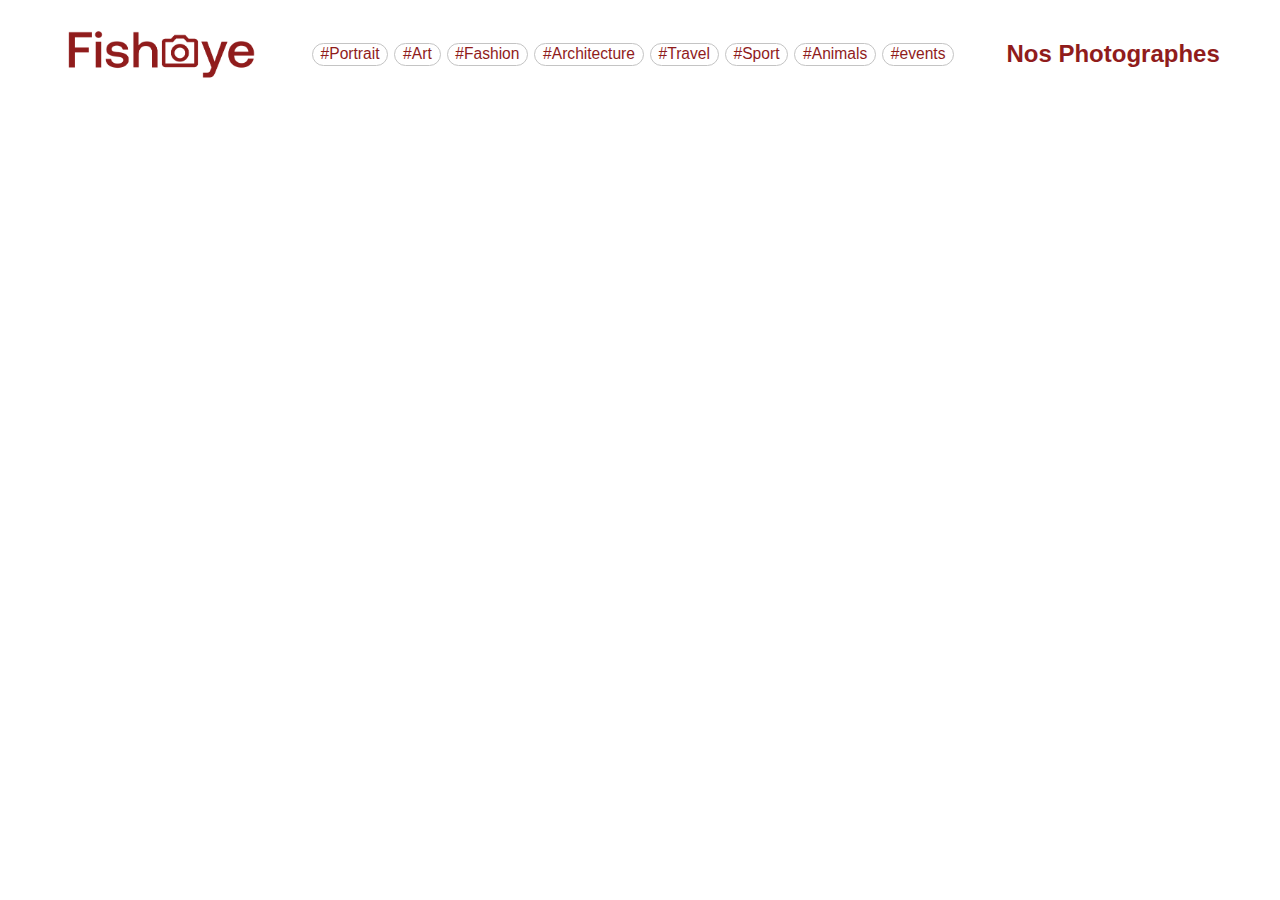
==== index.html @ ee45a19b "fishEay" ====
<html lang="fr">

<head>
    <meta charset="UTF-8">
    <meta http-equiv="X-UA-Compatible" content="IE=edge">
    <meta name="viewport" content="width=device-width, initial-scale=1.0">
    <link rel="stylesheet" href="./css/style.css">
    <title>FishEye</title>
</head>

<body>

    <header id="header" role="header">
        <a href="#main" id="link-main" role="navigation main" aria-label="lien vers la section main">
            Passer au contenu
        </a>
        <a href="./index.html" role="Liens vers la page d’accueil">
            <img class="logo" src="./medias/Fish-Eye-logo.png" alt="FishEye logo" alt='Fisheye Home page'>
        </a>
        <nav class="nav" role="navigation" aria-label="photographer categories">
            <span class="sr-only">tag</span>
            <ul class="nav-list">
                <a href="#">
                    <li title="portrait">#Portrait</li>
                </a>
                <a href=" #">
                    <li title="art">#Art</li>
                </a>
                <a href="#">
                    <li title="fashion">#Fashion</li>
                </a>
                <a href="#">
                    <li title="architecture">#Architecture</li>
                </a>
                <a href="#">
                    <li title="travel">#Travel</li>
                </a>
                <a href="#">
                    <li title="sport">#Sport</li>
                </a>
                <a href="#">
                    <li title="animals">#Animals</li>
                </a>
                <a href="#">
                    <li title="events">#events</li>
                </a>
            </ul>
        </nav>
        <h1>Nos Photographes</h1>
    </header>
    <main id="main">
        <article class="photographers-list" aria-label="photographers" id="jsdata">
        </article>
    </main>
</body>

</html>
<script src="./js/scroll.js"></script>
<script type="module" src="./index.js"></script>
---- css/style.css ----
html {
  font-size: 100%; /* 16px par défaut */
  font-family: "DM Sans", sans-serif;
}

body {
  font-size: 0.75em; /* 12px */
  /* margin-left: 3em;
  margin-right: 3em; */
  margin-top: 2em;
}

h1 {
  font-size: 2em; /* 24px */
}
a {
  text-decoration: none;
}
/* for screen reader only */
.sr-only {
  border: 0;
  clip: rect(0 0 0 0);
  height: 1px;
  margin: -1px;
  overflow: hidden;
  padding: 0;
  position: absolute;
  width: 1px;
}
/* Header */
#link-main {
  display: none;
  text-align: center;
  position: absolute;
  position: fixed;
  background-color: #db8876;
  color: #000;
  font-size: 18px;
  padding: 0.5em;
  border-radius: 0.4em;
}
#header {
  display: flex;
  justify-content: space-evenly;
  align-items: center;
}
.logo {
  height: 5em;
}
/* nav */
nav {
  display: flex;
  justify-content: center;
  align-items: center;
}
.tags,
.nav-list {
  display: flex;
  margin: 0;
  padding: 0;
  justify-content: center;
  flex-wrap: wrap;
}
.tag,
.nav-list li {
  list-style-type: none;
  border: solid 0.5px #c4c4c4;
  padding: 0.1em 0.5em;
  border-radius: 20px;
  color: #901c1c;
  font-size: 1.3em;
}
.nav-list li:hover {
  background-color: #901c1c;
  color: #fff;
}
.nav-list a:not(:first-child) {
  margin-left: 0.5em;
}
/* main Nos Photograph */
header h1 {
  color: #901c1c;
}
/* photographers id */

.photographers-list {
  display: flex;
  justify-content: space-between;
  flex-wrap: wrap;
  padding-bottom: 10em;
}

.photographers-id {
  text-align: center;
  margin-top: 6rem;
  flex: 0 0 33.333333%;
}
.photographers-photo {
  width: 15.5em;
  height: 15.5em;
  border-radius: 50%;
  object-fit: cover;
}
.photographers-name {
  color: #d3563c;
  font-size: 2.25em;
  margin-bottom: 0;
}
.photographers-location {
  color: #901c1c;
  margin-top: 0.6em;
  margin-bottom: 0;
}
.photographers-work {
  margin: 0.6em 0;
}
.photographers-price {
  color: #757575;
}
.tag:not(:first-child) {
  margin-left: 0.5em;
}

@media screen and (max-width: 1170px) {
  .nav {
    position: absolute;
    top: 8em;
  }
}
@media screen and (max-width: 455px) {
  .logo {
    height: 3.5em;
  }
  header h1 {
    font-size: 0.9em;
  }
}
@media screen and (max-width: 387px) {
  .photographers-list {
    justify-content: center;
    margin-top: 4em;
  }
  .photographers-id:not(:first-child) {
    margin-top: 4em;
  }
}
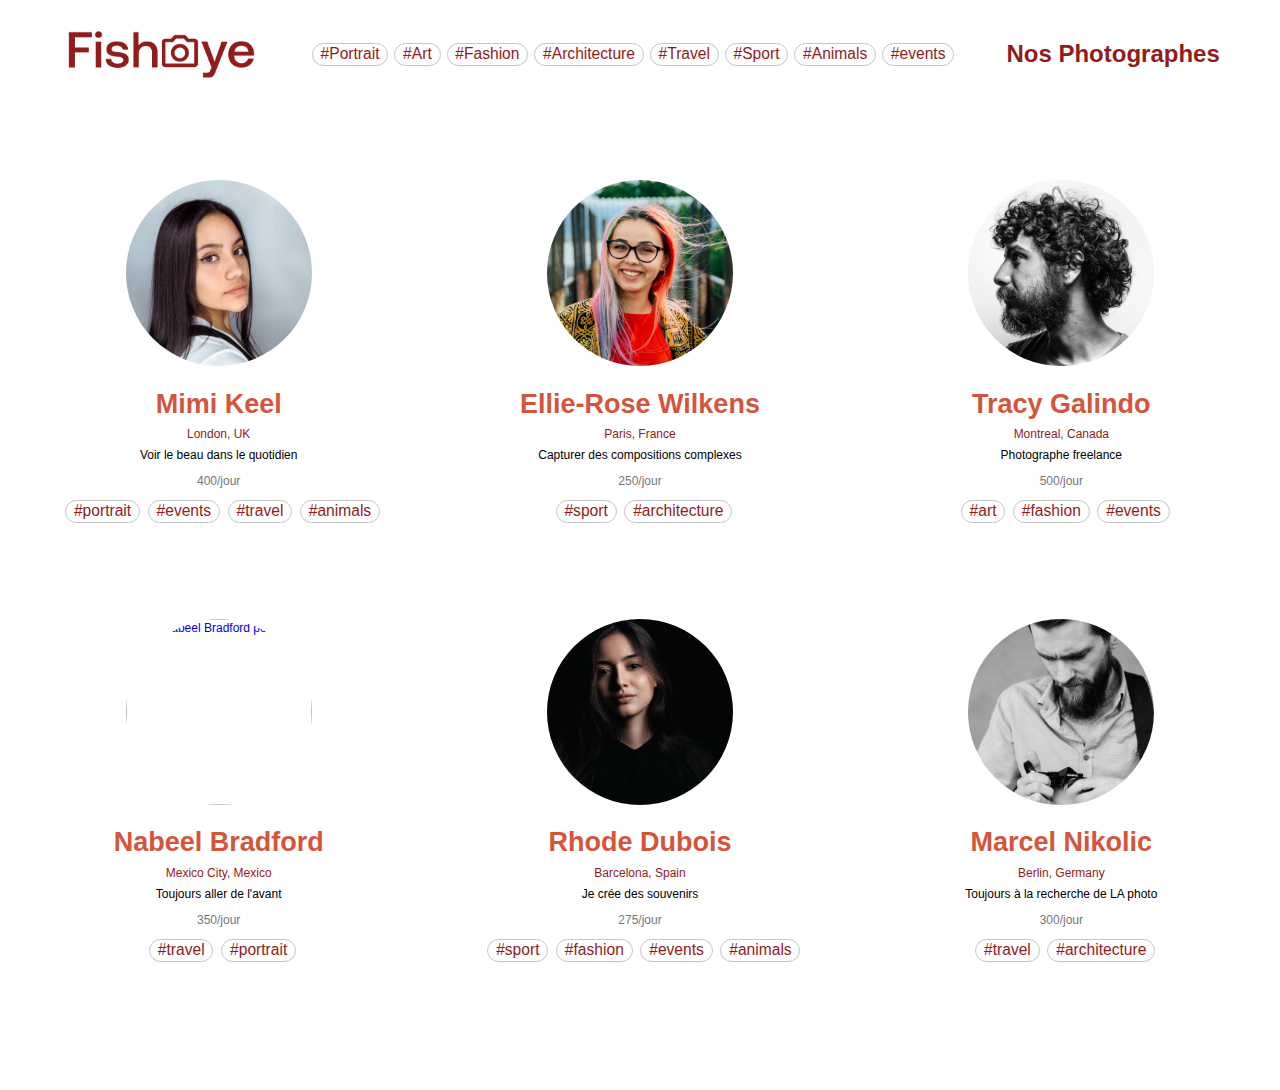
==== commit 31a7c691: "html" ====
--- a/index.html
+++ b/index.html
@@ -4,7 +4,7 @@
     <meta charset="UTF-8">
     <meta http-equiv="X-UA-Compatible" content="IE=edge">
     <meta name="viewport" content="width=device-width, initial-scale=1.0">
-    <link rel="stylesheet" href="./css/style.css">
+    <link rel="stylesheet" href="./css/homePage.css">
     <title>FishEye</title>
 </head>
 
@@ -20,29 +20,37 @@
         <nav class="nav" role="navigation" aria-label="photographer categories">
             <span class="sr-only">tag</span>
             <ul class="nav-list">
-                <a href="#">
+                <a href="#" title="portrait">
                     <li title="portrait">#Portrait</li>
+                    <span class="sr-only" title="portrait">Portrait</span>
                 </a>
-                <a href=" #">
+                <a href=" #" title="art">
                     <li title="art">#Art</li>
+                    <span class="sr-only" title="art">Art</span>
                 </a>
-                <a href="#">
+                <a href="#" title="fashion">
                     <li title="fashion">#Fashion</li>
+                    <span class="sr-only" title="fashion">Fashion</span>
                 </a>
-                <a href="#">
+                <a href="#" title="architecture">
                     <li title="architecture">#Architecture</li>
+                    <span class="sr-only" title="architecture">Architecture</span>
                 </a>
-                <a href="#">
+                <a href="#" title="travel">
                     <li title="travel">#Travel</li>
+                    <span class="sr-only" title="travel">Travel</span>
                 </a>
-                <a href="#">
+                <a href="#" title="sport">
                     <li title="sport">#Sport</li>
+                    <span class="sr-only" title="sport">Sport</span>
                 </a>
-                <a href="#">
+                <a href="#" title="animals">
                     <li title="animals">#Animals</li>
+                    <span class="sr-only" title="animals">Animals</span>
                 </a>
-                <a href="#">
+                <a href="#" title="events">
                     <li title="events">#events</li>
+                    <span class="sr-only" title="events">events</span>
                 </a>
             </ul>
         </nav>
@@ -55,5 +63,5 @@
 </body>
 
 </html>
-<script src="./js/scroll.js"></script>
+
 <script type="module" src="./index.js"></script>--- a/css/homePage.css
+++ b/css/homePage.css
@@ -0,0 +1,4 @@
+@import "./style.css";
+@import "./homePage/header.css";
+@import "./homePage/photographers.css";
+@import "./homePage/scroll.css";
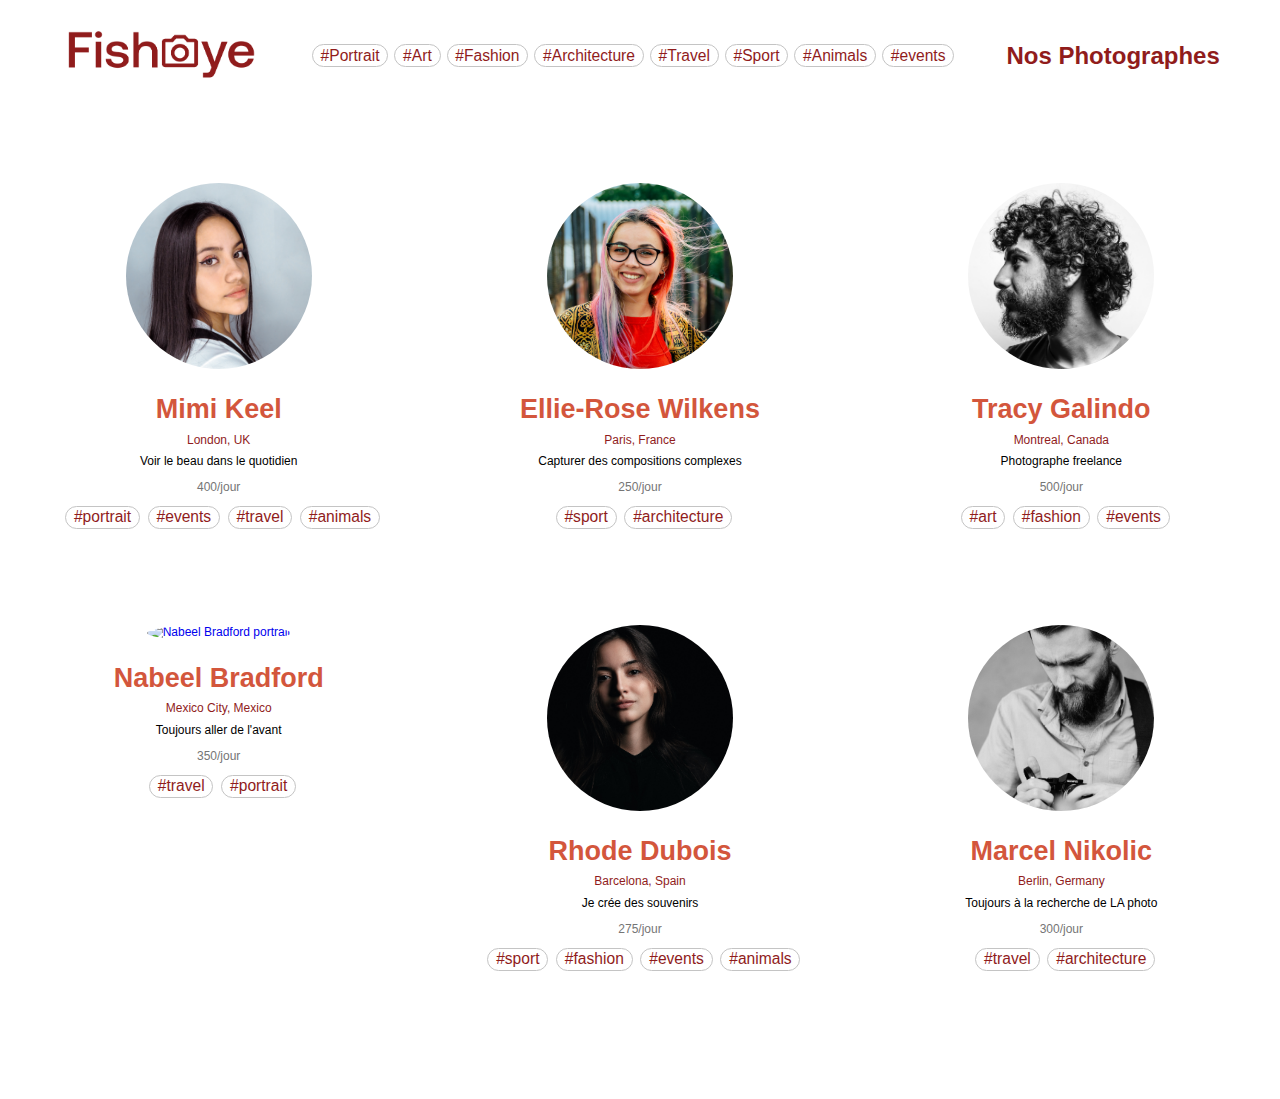
==== commit e770e6bf: "DOCTYPE" ====
--- a/index.html
+++ b/index.html
@@ -1,3 +1,4 @@
+<!DOCTYPE html>
 <html lang="fr">
 
 <head>
@@ -64,4 +65,4 @@
 
 </html>
 
-<script type="module" src="./index.js"></script>+<script type="module" src="./index.js"></script>
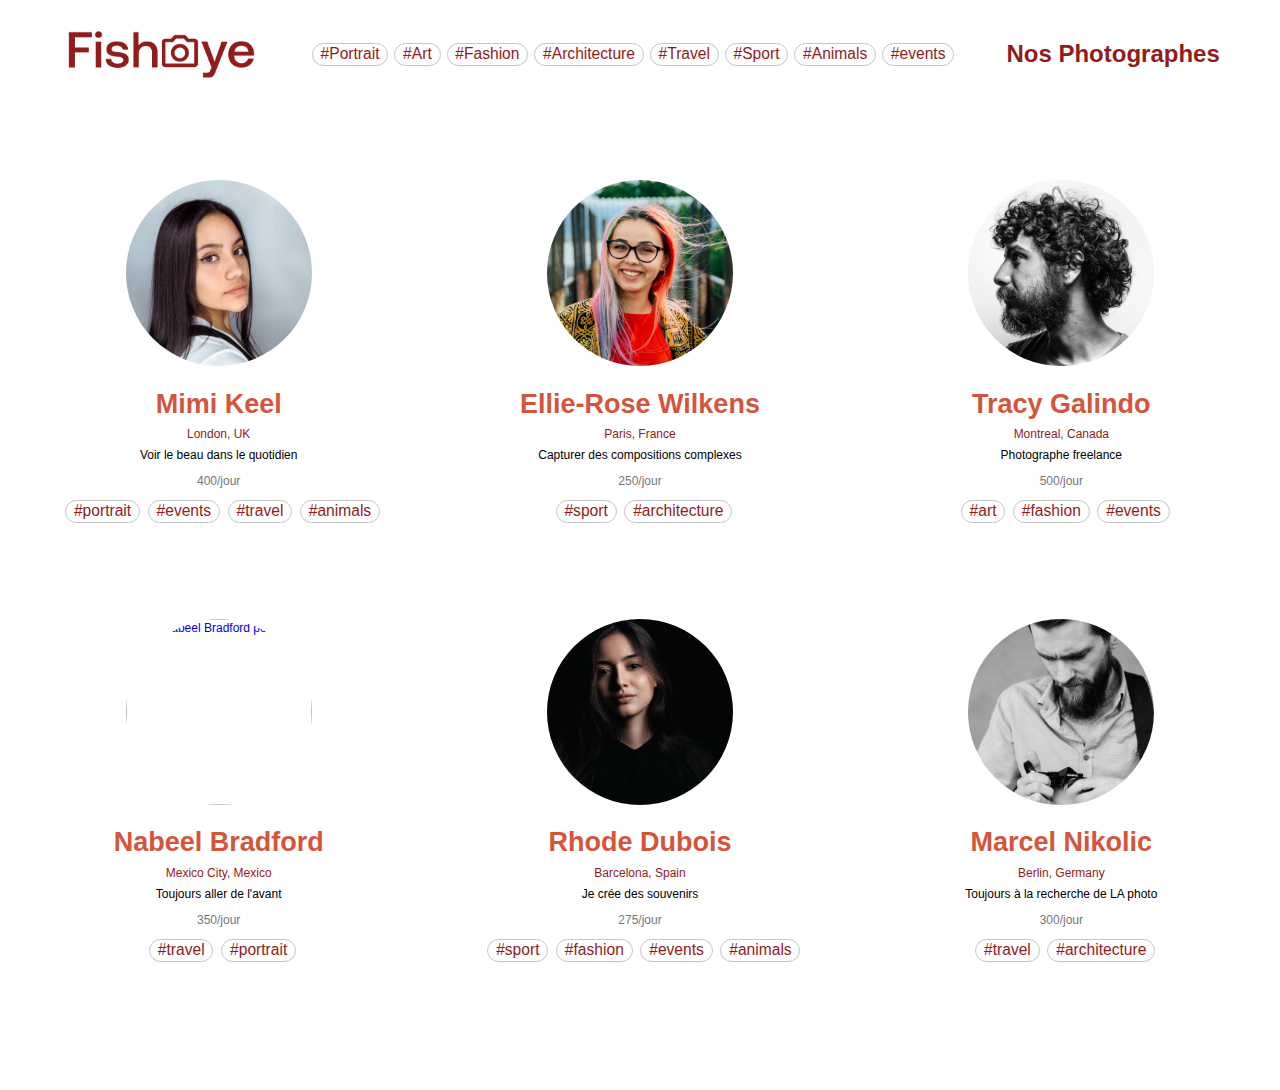
==== commit 70232fed: "html" ====
--- a/index.html
+++ b/index.html
@@ -1,5 +1,4 @@
-<!DOCTYPE html>
-<html lang="fr">
+<html lang="fr" xml:lang="fr">
 
 <head>
     <meta charset="UTF-8">
@@ -23,35 +22,27 @@
             <ul class="nav-list">
                 <a href="#" title="portrait">
                     <li title="portrait">#Portrait</li>
-                    <span class="sr-only" title="portrait">Portrait</span>
                 </a>
                 <a href=" #" title="art">
                     <li title="art">#Art</li>
-                    <span class="sr-only" title="art">Art</span>
                 </a>
                 <a href="#" title="fashion">
                     <li title="fashion">#Fashion</li>
-                    <span class="sr-only" title="fashion">Fashion</span>
                 </a>
                 <a href="#" title="architecture">
                     <li title="architecture">#Architecture</li>
-                    <span class="sr-only" title="architecture">Architecture</span>
                 </a>
                 <a href="#" title="travel">
                     <li title="travel">#Travel</li>
-                    <span class="sr-only" title="travel">Travel</span>
                 </a>
                 <a href="#" title="sport">
                     <li title="sport">#Sport</li>
-                    <span class="sr-only" title="sport">Sport</span>
                 </a>
                 <a href="#" title="animals">
                     <li title="animals">#Animals</li>
-                    <span class="sr-only" title="animals">Animals</span>
                 </a>
                 <a href="#" title="events">
                     <li title="events">#events</li>
-                    <span class="sr-only" title="events">events</span>
                 </a>
             </ul>
         </nav>
@@ -65,4 +56,4 @@
 
 </html>
 
-<script type="module" src="./index.js"></script>
+<script type="module" src="./index.js"></script>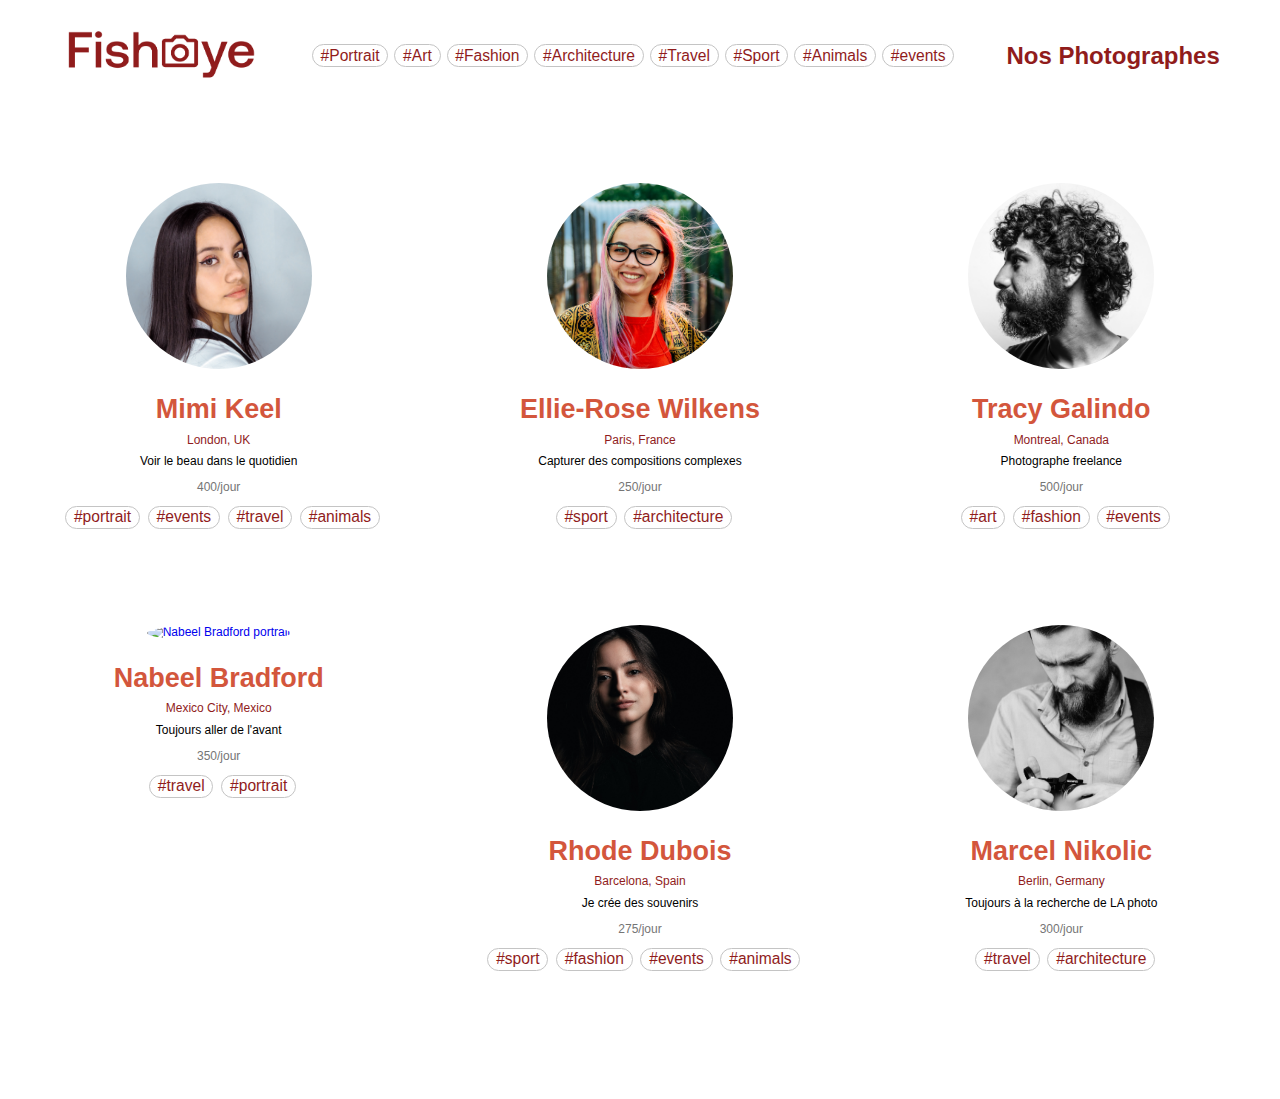
==== commit a270c2df: "html" ====
--- a/index.html
+++ b/index.html
@@ -1,4 +1,5 @@
-<html lang="fr" xml:lang="fr">
+<!DOCTYPE html>
+<html lang="fr">
 
 <head>
     <meta charset="UTF-8">
@@ -56,4 +57,4 @@
 
 </html>
 
-<script type="module" src="./index.js"></script>+<script type="module" src="./index.js"></script>
